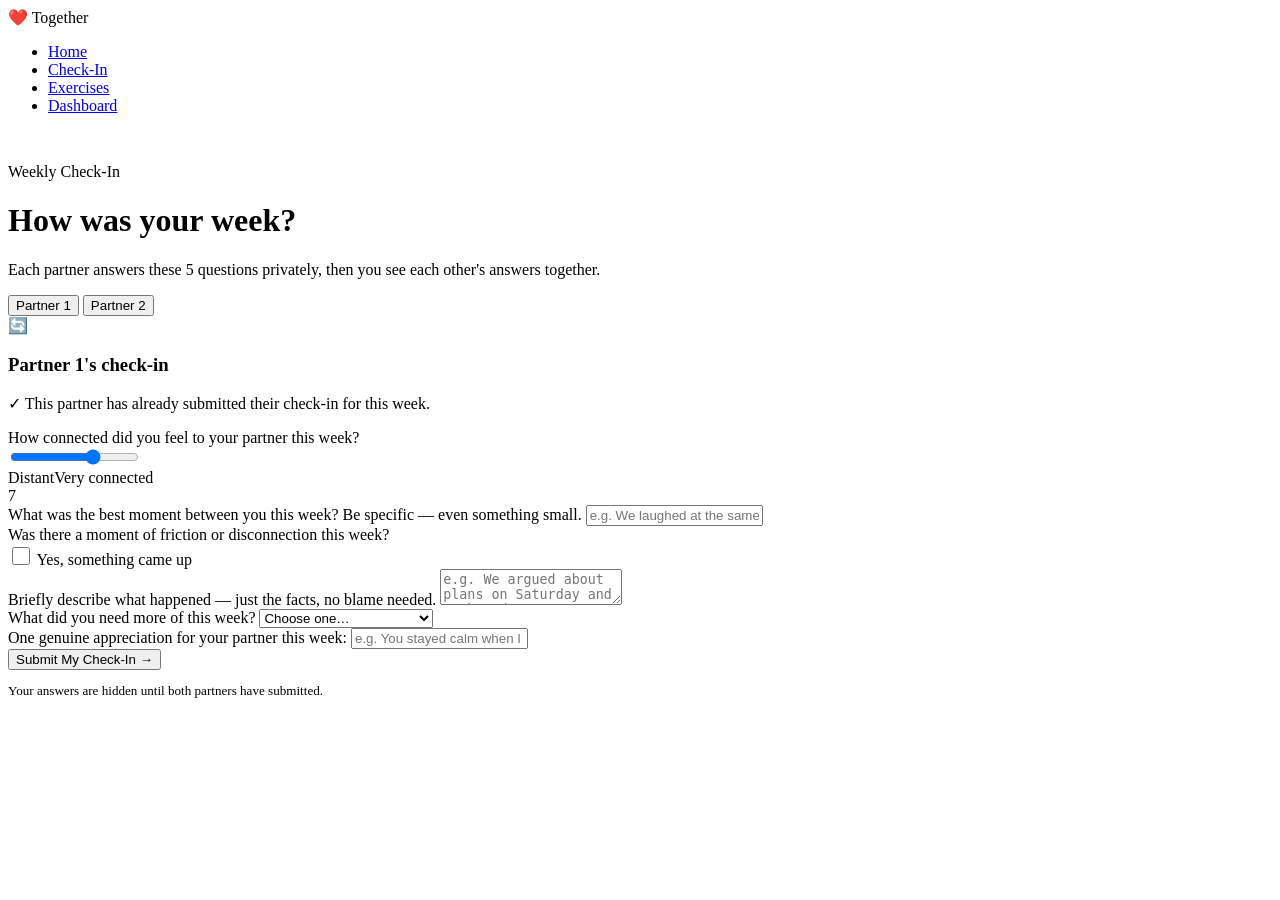
==== checkin.html @ 1c88df39 "Add files via upload" ====
<!DOCTYPE html>
<html lang="en">
<head>
  <meta charset="UTF-8">
  <meta name="viewport" content="width=device-width, initial-scale=1.0">
  <title>Weekly Check-In — Together</title>
  <link rel="preconnect" href="https://fonts.googleapis.com">
  <link href="https://fonts.googleapis.com/css2?family=Inter:wght@400;500;600;700&display=swap" rel="stylesheet">
  <link rel="stylesheet" href="css/styles.css">
</head>
<body class="page-wrap">

  <nav class="nav">
    <div class="nav__inner">
      <div class="nav__logo"><span>❤️</span> Together</div>
      <ul class="nav__links">
        <li><a href="index.html">Home</a></li>
        <li><a href="checkin.html" class="active">Check-In</a></li>
        <li><a href="exercises.html">Exercises</a></li>
        <li><a href="dashboard.html">Dashboard</a></li>
      </ul>
    </div>
  </nav>

  <main>
    <div class="container container--narrow" style="padding-top:2rem">

      <div id="checkin-wrap">

        <div class="text-center mb-3">
          <div class="hero__eyebrow" style="display:inline-block" id="checkin-week">Weekly Check-In</div>
          <h1 class="mt-2 mb-1">How was your week?</h1>
          <p>Each partner answers these 5 questions privately, then you see each other's answers together.</p>
        </div>

        <!-- Partner toggle -->
        <div class="flex justify-between items-center mb-3" style="flex-wrap:wrap; gap:.75rem">
          <div class="toggle-wrap">
            <button class="toggle-btn active" id="toggle-p1">Partner 1</button>
            <button class="toggle-btn" id="toggle-p2">Partner 2</button>
          </div>
          <span class="text-sm text-muted" id="partner-status"></span>
        </div>

        <!-- Switch banner -->
        <div id="switch-banner" class="coach-nudge mb-3 hidden">
          <div class="coach-nudge__icon">🔄</div>
          <div class="coach-nudge__body">
            <div class="coach-nudge__text" style="font-weight:500"></div>
          </div>
        </div>

        <h3 class="mb-3" id="current-partner-name">Partner 1's check-in</h3>

        <!-- Already submitted notice -->
        <div id="already-submitted" class="card card--success hidden" style="margin-bottom:1rem">
          <p class="text-success fw-600">✓ This partner has already submitted their check-in for this week.</p>
        </div>

        <!-- The form -->
        <div id="checkin-form">

          <!-- Q1: Connection score -->
          <div class="card mb-3">
            <div class="form-group">
              <label>How connected did you feel to your partner this week?</label>
              <div class="slider-wrap mt-2">
                <input type="range" id="connection-score" min="1" max="10" value="7">
                <div class="slider-labels"><span>Distant</span><span>Very connected</span></div>
                <div class="slider-value" id="score-display">7</div>
              </div>
            </div>
          </div>

          <!-- Q2: Best moment -->
          <div class="card mb-3">
            <div class="form-group">
              <label for="best-moment">What was the best moment between you this week?
                <span class="label-hint">Be specific — even something small.</span>
              </label>
              <input type="text" id="best-moment" placeholder="e.g. We laughed at the same dumb thing on TV">
            </div>
          </div>

          <!-- Q3: Conflict -->
          <div class="card mb-3">
            <div class="form-group">
              <label>Was there a moment of friction or disconnection this week?</label>
              <div class="flex items-center gap-2 mt-2">
                <input type="checkbox" id="conflict-toggle" style="width:18px;height:18px;accent-color:var(--color-primary);cursor:pointer">
                <label for="conflict-toggle" style="font-weight:400;cursor:pointer">Yes, something came up</label>
              </div>
            </div>
            <div id="conflict-detail-box" class="hidden mt-2">
              <div class="form-group">
                <label for="conflict-desc">Briefly describe what happened
                  <span class="label-hint">— just the facts, no blame needed.</span>
                </label>
                <textarea id="conflict-desc" rows="2" placeholder="e.g. We argued about plans on Saturday and I shut down."></textarea>
              </div>
            </div>
          </div>

          <!-- Q4: Need more -->
          <div class="card mb-3">
            <div class="form-group">
              <label for="need-more">What did you need more of this week?</label>
              <select id="need-more">
                <option value="">Choose one…</option>
                <option value="Quality time">Quality time together</option>
                <option value="Physical affection">Physical affection</option>
                <option value="Open communication">Open communication</option>
                <option value="Space and independence">Space and independence</option>
                <option value="Support and reassurance">Support and reassurance</option>
                <option value="Fun and lightness">Fun and lightness</option>
                <option value="Appreciation">Appreciation</option>
                <option value="Help with responsibilities">Help with responsibilities</option>
              </select>
            </div>
          </div>

          <!-- Q5: Appreciation -->
          <div class="card mb-4">
            <div class="form-group">
              <label for="appreciation">One genuine appreciation for your partner this week:</label>
              <input type="text" id="appreciation" placeholder="e.g. You stayed calm when I was stressed — that meant a lot.">
            </div>
          </div>

          <button class="btn btn--primary btn--lg btn--full" id="submit-partner">
            Submit My Check-In →
          </button>

          <p class="text-center text-muted mt-2" style="font-size:.82rem">
            Your answers are hidden until both partners have submitted.
          </p>

        </div>
        <!-- /checkin-form -->

      </div>
      <!-- /checkin-wrap -->

    </div>
  </main>

  <script type="module">
    import './js/app.js';
    import { initCheckin } from './js/checkin.js';
    initCheckin();
  </script>

</body>
</html>
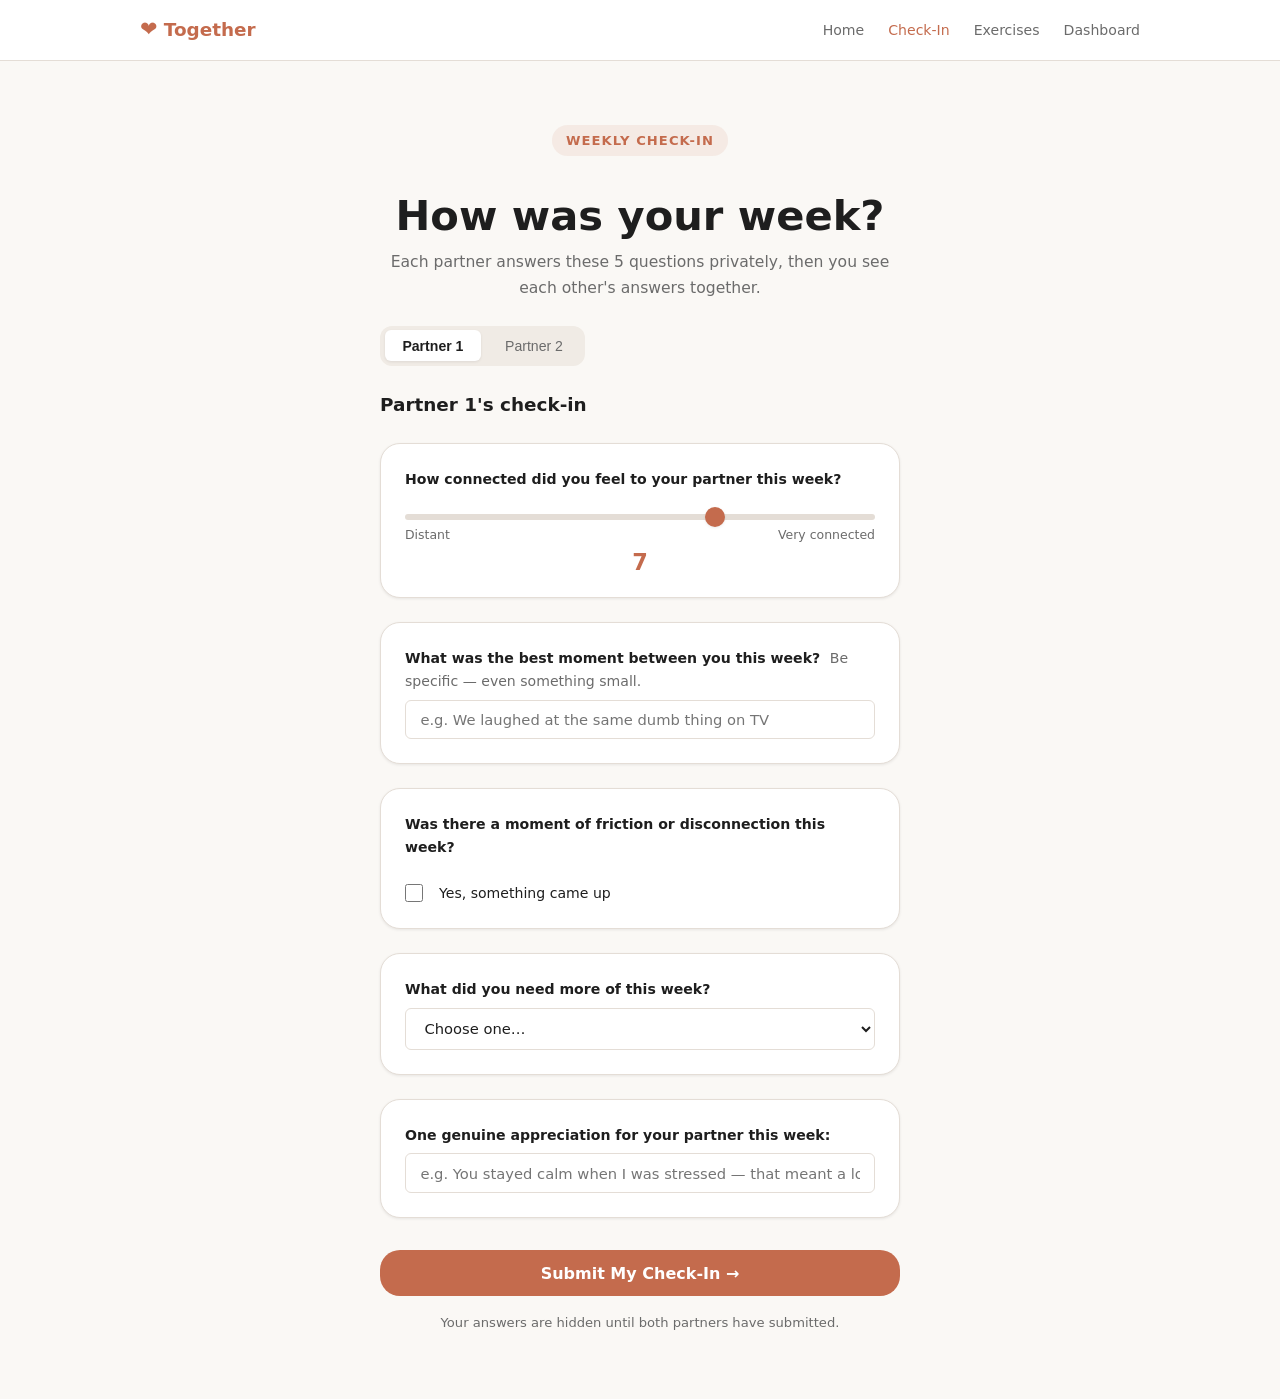
==== commit 210bc296: "Add files via upload" ====
--- a/checkin.html
+++ b/checkin.html
@@ -6,7 +6,7 @@
   <title>Weekly Check-In — Together</title>
   <link rel="preconnect" href="https://fonts.googleapis.com">
   <link href="https://fonts.googleapis.com/css2?family=Inter:wght@400;500;600;700&display=swap" rel="stylesheet">
-  <link rel="stylesheet" href="css/styles.css">
+  <link rel="stylesheet" href="styles.css">
 </head>
 <body class="page-wrap">
 
@@ -145,8 +145,8 @@
   </main>
 
   <script type="module">
-    import './js/app.js';
-    import { initCheckin } from './js/checkin.js';
+    import './app.js';
+    import { initCheckin } from './checkin.js';
     initCheckin();
   </script>
 
--- a/styles.css
+++ b/styles.css
@@ -0,0 +1,781 @@
+/* ─── Design Tokens ──────────────────────────────────────────────────── */
+:root {
+  --color-bg:         #faf8f5;
+  --color-surface:    #ffffff;
+  --color-primary:    #c46b4d;   /* terracotta */
+  --color-primary-dk: #a85539;
+  --color-secondary:  #7a9e8e;   /* sage */
+  --color-text:       #1e1e1e;
+  --color-muted:      #6b6b6b;
+  --color-border:     #e4ddd6;
+  --color-success:    #4c9e6b;
+  --color-warning:    #d4a017;
+  --color-chip-bg:    #f0ebe5;
+
+  --radius-sm:  6px;
+  --radius-md:  12px;
+  --radius-lg:  20px;
+  --radius-xl:  28px;
+
+  --shadow-sm: 0 1px 3px rgba(0,0,0,.08);
+  --shadow-md: 0 4px 16px rgba(0,0,0,.10);
+  --shadow-lg: 0 8px 32px rgba(0,0,0,.12);
+
+  --font-sans: 'Inter', system-ui, -apple-system, sans-serif;
+  --font-serif: 'Georgia', 'Times New Roman', serif;
+
+  --transition: 180ms ease;
+}
+
+/* ─── Reset & Base ───────────────────────────────────────────────────── */
+*, *::before, *::after { box-sizing: border-box; margin: 0; padding: 0; }
+
+html { font-size: 16px; scroll-behavior: smooth; }
+
+body {
+  font-family: var(--font-sans);
+  background: var(--color-bg);
+  color: var(--color-text);
+  line-height: 1.6;
+  min-height: 100vh;
+}
+
+a { color: var(--color-primary); text-decoration: none; }
+a:hover { text-decoration: underline; }
+
+img { max-width: 100%; display: block; }
+
+/* ─── Typography ─────────────────────────────────────────────────────── */
+h1 { font-size: clamp(1.8rem, 4vw, 2.6rem); font-weight: 700; line-height: 1.2; }
+h2 { font-size: clamp(1.3rem, 3vw, 1.8rem); font-weight: 600; line-height: 1.3; }
+h3 { font-size: 1.15rem; font-weight: 600; }
+h4 { font-size: 1rem; font-weight: 600; }
+p  { font-size: .975rem; color: var(--color-muted); line-height: 1.7; }
+
+.serif { font-family: var(--font-serif); }
+.text-sm  { font-size: .85rem; }
+.text-xs  { font-size: .78rem; }
+.text-lg  { font-size: 1.1rem; }
+.text-muted { color: var(--color-muted); }
+.text-center { text-align: center; }
+.text-primary { color: var(--color-primary); }
+.text-success { color: var(--color-success); }
+.fw-600 { font-weight: 600; }
+
+/* ─── Layout ─────────────────────────────────────────────────────────── */
+.container {
+  max-width: 780px;
+  margin: 0 auto;
+  padding: 0 1.25rem;
+}
+.container--narrow { max-width: 560px; }
+.container--wide   { max-width: 1040px; }
+
+.page-wrap {
+  min-height: 100vh;
+  display: flex;
+  flex-direction: column;
+}
+
+main { flex: 1; padding: 2rem 0 4rem; }
+
+/* ─── Nav ─────────────────────────────────────────────────────────────── */
+.nav {
+  background: var(--color-surface);
+  border-bottom: 1px solid var(--color-border);
+  position: sticky; top: 0; z-index: 100;
+}
+.nav__inner {
+  display: flex;
+  align-items: center;
+  justify-content: space-between;
+  height: 60px;
+  padding: 0 1.25rem;
+  max-width: 1040px;
+  margin: 0 auto;
+}
+.nav__logo {
+  font-weight: 700;
+  font-size: 1.15rem;
+  color: var(--color-primary);
+  display: flex;
+  align-items: center;
+  gap: .4rem;
+}
+.nav__logo span { font-size: 1.3rem; }
+.nav__links {
+  display: flex;
+  gap: 1.5rem;
+  list-style: none;
+}
+.nav__links a {
+  font-size: .88rem;
+  font-weight: 500;
+  color: var(--color-muted);
+  transition: color var(--transition);
+}
+.nav__links a:hover,
+.nav__links a.active { color: var(--color-primary); text-decoration: none; }
+
+/* ─── Buttons ─────────────────────────────────────────────────────────── */
+.btn {
+  display: inline-flex;
+  align-items: center;
+  justify-content: center;
+  gap: .45rem;
+  padding: .7rem 1.5rem;
+  border-radius: var(--radius-md);
+  font-size: .92rem;
+  font-weight: 600;
+  font-family: inherit;
+  cursor: pointer;
+  border: none;
+  transition: all var(--transition);
+  text-decoration: none;
+  white-space: nowrap;
+}
+.btn--primary {
+  background: var(--color-primary);
+  color: #fff;
+}
+.btn--primary:hover {
+  background: var(--color-primary-dk);
+  color: #fff;
+  text-decoration: none;
+  transform: translateY(-1px);
+  box-shadow: var(--shadow-md);
+}
+.btn--secondary {
+  background: var(--color-chip-bg);
+  color: var(--color-text);
+  border: 1px solid var(--color-border);
+}
+.btn--secondary:hover {
+  background: var(--color-border);
+  text-decoration: none;
+}
+.btn--ghost {
+  background: transparent;
+  color: var(--color-muted);
+  border: 1px solid var(--color-border);
+}
+.btn--ghost:hover { background: var(--color-chip-bg); text-decoration: none; }
+.btn--success {
+  background: var(--color-success);
+  color: #fff;
+}
+.btn--success:hover { filter: brightness(.93); text-decoration: none; }
+.btn--lg { padding: .85rem 2rem; font-size: 1rem; border-radius: var(--radius-lg); }
+.btn--sm { padding: .4rem .9rem; font-size: .82rem; border-radius: var(--radius-sm); }
+.btn--full { width: 100%; }
+.btn:disabled { opacity: .45; cursor: not-allowed; pointer-events: none; }
+
+/* ─── Cards ──────────────────────────────────────────────────────────── */
+.card {
+  background: var(--color-surface);
+  border: 1px solid var(--color-border);
+  border-radius: var(--radius-lg);
+  padding: 1.5rem;
+  box-shadow: var(--shadow-sm);
+}
+.card--elevated { box-shadow: var(--shadow-md); }
+.card--accent { border-top: 3px solid var(--color-primary); }
+.card--success { border-left: 4px solid var(--color-success); }
+
+/* ─── Forms ──────────────────────────────────────────────────────────── */
+.form-group { display: flex; flex-direction: column; gap: .45rem; }
+.form-group + .form-group { margin-top: 1.1rem; }
+
+label {
+  font-size: .88rem;
+  font-weight: 600;
+  color: var(--color-text);
+}
+label .label-hint {
+  font-weight: 400;
+  color: var(--color-muted);
+  margin-left: .3rem;
+}
+
+input[type="text"],
+input[type="email"],
+textarea,
+select {
+  width: 100%;
+  padding: .65rem .9rem;
+  border: 1.5px solid var(--color-border);
+  border-radius: var(--radius-sm);
+  font-size: .92rem;
+  font-family: inherit;
+  background: var(--color-surface);
+  color: var(--color-text);
+  transition: border-color var(--transition), box-shadow var(--transition);
+}
+input[type="text"]:focus,
+input[type="email"]:focus,
+textarea:focus,
+select:focus {
+  outline: none;
+  border-color: var(--color-primary);
+  box-shadow: 0 0 0 3px rgba(196,107,77,.15);
+}
+textarea { resize: vertical; min-height: 90px; }
+select { cursor: pointer; }
+
+.input-pair {
+  display: grid;
+  grid-template-columns: 1fr 1fr;
+  gap: 1rem;
+}
+
+/* Range slider */
+.slider-wrap { display: flex; flex-direction: column; gap: .35rem; }
+.slider-labels {
+  display: flex;
+  justify-content: space-between;
+  font-size: .78rem;
+  color: var(--color-muted);
+}
+input[type="range"] {
+  width: 100%;
+  height: 6px;
+  appearance: none;
+  background: var(--color-border);
+  border-radius: 99px;
+  cursor: pointer;
+}
+input[type="range"]::-webkit-slider-thumb {
+  appearance: none;
+  width: 20px; height: 20px;
+  border-radius: 50%;
+  background: var(--color-primary);
+  box-shadow: var(--shadow-sm);
+  transition: transform var(--transition);
+}
+input[type="range"]::-webkit-slider-thumb:hover { transform: scale(1.15); }
+.slider-value {
+  text-align: center;
+  font-size: 1.4rem;
+  font-weight: 700;
+  color: var(--color-primary);
+  line-height: 1;
+}
+
+/* Checkbox & Toggle */
+.checkbox-group { display: flex; align-items: flex-start; gap: .6rem; }
+.checkbox-group input[type="checkbox"] {
+  width: 18px; height: 18px;
+  margin-top: .15rem;
+  accent-color: var(--color-primary);
+  cursor: pointer;
+  flex-shrink: 0;
+}
+
+.toggle-wrap {
+  display: flex;
+  gap: .4rem;
+  padding: .3rem;
+  background: var(--color-chip-bg);
+  border-radius: var(--radius-md);
+  width: fit-content;
+}
+.toggle-btn {
+  padding: .45rem 1.1rem;
+  border-radius: var(--radius-sm);
+  border: none;
+  background: transparent;
+  font-size: .88rem;
+  font-weight: 500;
+  cursor: pointer;
+  color: var(--color-muted);
+  transition: all var(--transition);
+}
+.toggle-btn.active {
+  background: var(--color-surface);
+  color: var(--color-text);
+  box-shadow: var(--shadow-sm);
+  font-weight: 600;
+}
+
+/* Chip multi-select */
+.chip-grid {
+  display: flex;
+  flex-wrap: wrap;
+  gap: .5rem;
+}
+.chip {
+  padding: .4rem .9rem;
+  border-radius: 99px;
+  border: 1.5px solid var(--color-border);
+  background: var(--color-surface);
+  font-size: .83rem;
+  font-weight: 500;
+  cursor: pointer;
+  transition: all var(--transition);
+  user-select: none;
+}
+.chip:hover { border-color: var(--color-primary); color: var(--color-primary); }
+.chip.selected {
+  border-color: var(--color-primary);
+  background: rgba(196,107,77,.1);
+  color: var(--color-primary);
+  font-weight: 600;
+}
+
+/* ─── Progress Bar ───────────────────────────────────────────────────── */
+.progress-wrap {
+  display: flex;
+  align-items: center;
+  gap: .75rem;
+  margin-bottom: 2rem;
+}
+.progress-bar {
+  flex: 1;
+  height: 6px;
+  background: var(--color-border);
+  border-radius: 99px;
+  overflow: hidden;
+}
+.progress-bar__fill {
+  height: 100%;
+  background: var(--color-primary);
+  border-radius: 99px;
+  transition: width .4s ease;
+}
+.progress-step { font-size: .82rem; color: var(--color-muted); white-space: nowrap; }
+
+/* ─── Stat / Score Cards ─────────────────────────────────────────────── */
+.stat-grid {
+  display: grid;
+  grid-template-columns: repeat(auto-fit, minmax(140px, 1fr));
+  gap: 1rem;
+}
+.stat-card {
+  background: var(--color-surface);
+  border: 1px solid var(--color-border);
+  border-radius: var(--radius-md);
+  padding: 1.1rem 1rem;
+  text-align: center;
+}
+.stat-card__number {
+  font-size: 2rem;
+  font-weight: 700;
+  color: var(--color-primary);
+  line-height: 1;
+}
+.stat-card__label {
+  font-size: .78rem;
+  color: var(--color-muted);
+  margin-top: .3rem;
+}
+
+/* ─── Badge / Milestone ──────────────────────────────────────────────── */
+.badge {
+  display: inline-flex;
+  align-items: center;
+  gap: .3rem;
+  padding: .25rem .65rem;
+  border-radius: 99px;
+  font-size: .78rem;
+  font-weight: 600;
+}
+.badge--primary { background: rgba(196,107,77,.12); color: var(--color-primary); }
+.badge--success { background: rgba(76,158,107,.12); color: var(--color-success); }
+.badge--muted   { background: var(--color-chip-bg); color: var(--color-muted); }
+
+.milestone-grid {
+  display: flex;
+  flex-wrap: wrap;
+  gap: .65rem;
+}
+.milestone {
+  display: flex;
+  align-items: center;
+  gap: .5rem;
+  padding: .55rem 1rem;
+  border-radius: var(--radius-md);
+  border: 1.5px solid var(--color-border);
+  background: var(--color-surface);
+  font-size: .84rem;
+  font-weight: 500;
+  color: var(--color-muted);
+  transition: all var(--transition);
+}
+.milestone.earned {
+  border-color: var(--color-primary);
+  background: rgba(196,107,77,.07);
+  color: var(--color-text);
+}
+.milestone__icon { font-size: 1.1rem; }
+
+/* ─── Alert / Coach Nudge ────────────────────────────────────────────── */
+.coach-nudge {
+  display: flex;
+  gap: .85rem;
+  padding: 1rem 1.2rem;
+  border-radius: var(--radius-md);
+  background: rgba(196,107,77,.08);
+  border: 1.5px solid rgba(196,107,77,.25);
+}
+.coach-nudge__icon { font-size: 1.4rem; flex-shrink: 0; }
+.coach-nudge__body { flex: 1; }
+.coach-nudge__title { font-size: .9rem; font-weight: 600; color: var(--color-primary); margin-bottom: .2rem; }
+.coach-nudge__text  { font-size: .85rem; color: var(--color-muted); }
+
+/* ─── Exercise Card ──────────────────────────────────────────────────── */
+.exercise-card {
+  background: var(--color-surface);
+  border: 1.5px solid var(--color-border);
+  border-radius: var(--radius-lg);
+  padding: 1.25rem;
+  cursor: pointer;
+  transition: all var(--transition);
+  position: relative;
+}
+.exercise-card:hover {
+  border-color: var(--color-primary);
+  box-shadow: var(--shadow-md);
+  transform: translateY(-2px);
+}
+.exercise-card.completed { border-color: var(--color-success); }
+.exercise-card.completed::after {
+  content: '✓';
+  position: absolute;
+  top: .75rem; right: .75rem;
+  width: 24px; height: 24px;
+  border-radius: 50%;
+  background: var(--color-success);
+  color: #fff;
+  font-size: .75rem;
+  font-weight: 700;
+  display: flex;
+  align-items: center;
+  justify-content: center;
+}
+.exercise-card__meta {
+  display: flex;
+  align-items: center;
+  gap: .5rem;
+  margin-bottom: .55rem;
+  flex-wrap: wrap;
+}
+.exercise-card__title { font-size: 1rem; font-weight: 600; margin-bottom: .3rem; }
+.exercise-card__desc  { font-size: .85rem; color: var(--color-muted); }
+
+/* Exercise Modal */
+.modal-overlay {
+  position: fixed; inset: 0;
+  background: rgba(0,0,0,.45);
+  z-index: 500;
+  display: flex;
+  align-items: flex-end;
+  justify-content: center;
+  padding: 0 0 0 0;
+  opacity: 0;
+  pointer-events: none;
+  transition: opacity .25s ease;
+}
+.modal-overlay.open { opacity: 1; pointer-events: all; }
+.modal {
+  background: var(--color-surface);
+  border-radius: var(--radius-xl) var(--radius-xl) 0 0;
+  padding: 2rem 1.5rem 2.5rem;
+  max-width: 600px;
+  width: 100%;
+  max-height: 88vh;
+  overflow-y: auto;
+  transform: translateY(100%);
+  transition: transform .3s ease;
+}
+.modal-overlay.open .modal { transform: translateY(0); }
+.modal__handle {
+  width: 40px; height: 5px;
+  background: var(--color-border);
+  border-radius: 99px;
+  margin: 0 auto 1.5rem;
+}
+.modal__close {
+  position: sticky; top: 0;
+  float: right;
+  background: var(--color-chip-bg);
+  border: none;
+  border-radius: 50%;
+  width: 32px; height: 32px;
+  font-size: 1rem;
+  cursor: pointer;
+  display: flex; align-items: center; justify-content: center;
+  color: var(--color-muted);
+  z-index: 10;
+}
+.step-list { list-style: none; display: flex; flex-direction: column; gap: .75rem; margin: 1rem 0; }
+.step-list li {
+  display: flex;
+  gap: .75rem;
+  font-size: .92rem;
+  color: var(--color-text);
+}
+.step-num {
+  flex-shrink: 0;
+  width: 24px; height: 24px;
+  border-radius: 50%;
+  background: var(--color-primary);
+  color: #fff;
+  font-size: .75rem;
+  font-weight: 700;
+  display: flex; align-items: center; justify-content: center;
+  margin-top: .15rem;
+}
+.reflection-box {
+  background: var(--color-chip-bg);
+  border-radius: var(--radius-md);
+  padding: 1rem;
+  margin-top: 1.2rem;
+  font-size: .88rem;
+  color: var(--color-muted);
+  font-style: italic;
+  border-left: 3px solid var(--color-primary);
+}
+
+/* ─── Filter tabs ─────────────────────────────────────────────────────── */
+.filter-tabs {
+  display: flex;
+  gap: .4rem;
+  overflow-x: auto;
+  padding-bottom: .25rem;
+  scrollbar-width: none;
+}
+.filter-tabs::-webkit-scrollbar { display: none; }
+.filter-tab {
+  padding: .4rem 1rem;
+  border-radius: 99px;
+  border: 1.5px solid var(--color-border);
+  background: var(--color-surface);
+  font-size: .83rem;
+  font-weight: 500;
+  cursor: pointer;
+  white-space: nowrap;
+  color: var(--color-muted);
+  transition: all var(--transition);
+}
+.filter-tab.active {
+  background: var(--color-primary);
+  border-color: var(--color-primary);
+  color: #fff;
+}
+
+/* ─── Chart (CSS-only bars) ──────────────────────────────────────────── */
+.chart-wrap { margin: 1.2rem 0; }
+.chart-row {
+  display: flex;
+  align-items: center;
+  gap: .75rem;
+  margin-bottom: .6rem;
+}
+.chart-label { font-size: .8rem; color: var(--color-muted); width: 90px; flex-shrink: 0; text-align: right; }
+.chart-bar-bg {
+  flex: 1;
+  height: 10px;
+  background: var(--color-chip-bg);
+  border-radius: 99px;
+  overflow: hidden;
+}
+.chart-bar-fill {
+  height: 100%;
+  background: var(--color-primary);
+  border-radius: 99px;
+  transition: width .6s ease;
+}
+.chart-bar-fill--secondary { background: var(--color-secondary); }
+.chart-val { font-size: .8rem; font-weight: 600; color: var(--color-primary); width: 24px; }
+
+/* ─── Divider ─────────────────────────────────────────────────────────── */
+.divider {
+  border: none;
+  border-top: 1px solid var(--color-border);
+  margin: 1.5rem 0;
+}
+
+/* ─── Section headers ─────────────────────────────────────────────────── */
+.section-header {
+  display: flex;
+  align-items: baseline;
+  justify-content: space-between;
+  margin-bottom: 1rem;
+}
+.section-header h2,
+.section-header h3 { margin: 0; }
+
+/* ─── Hero (landing) ──────────────────────────────────────────────────── */
+.hero {
+  padding: 5rem 1.25rem 4rem;
+  text-align: center;
+}
+.hero__eyebrow {
+  display: inline-block;
+  font-size: .82rem;
+  font-weight: 600;
+  text-transform: uppercase;
+  letter-spacing: .08em;
+  color: var(--color-primary);
+  background: rgba(196,107,77,.1);
+  padding: .3rem .85rem;
+  border-radius: 99px;
+  margin-bottom: 1.2rem;
+}
+.hero h1 { max-width: 620px; margin: 0 auto .75rem; }
+.hero p   { max-width: 480px; margin: 0 auto 2rem; font-size: 1.05rem; }
+.hero__cta { display: flex; gap: .75rem; justify-content: center; flex-wrap: wrap; }
+
+.features {
+  display: grid;
+  grid-template-columns: repeat(auto-fit, minmax(200px, 1fr));
+  gap: 1rem;
+  padding: 1rem 0 3rem;
+}
+.feature-card {
+  padding: 1.5rem 1.25rem;
+  border-radius: var(--radius-lg);
+  background: var(--color-surface);
+  border: 1px solid var(--color-border);
+  text-align: center;
+}
+.feature-card__icon { font-size: 2rem; margin-bottom: .75rem; }
+.feature-card h3    { margin-bottom: .35rem; font-size: .95rem; }
+.feature-card p     { font-size: .83rem; }
+
+/* ─── Partner cards (onboarding) ─────────────────────────────────────── */
+.partner-grid {
+  display: grid;
+  grid-template-columns: 1fr 1fr;
+  gap: 1rem;
+}
+.partner-card {
+  background: var(--color-surface);
+  border: 2px solid var(--color-border);
+  border-radius: var(--radius-lg);
+  padding: 1.5rem;
+  transition: border-color var(--transition);
+}
+.partner-card.filled { border-color: var(--color-primary); }
+.partner-card__label {
+  font-size: .78rem;
+  font-weight: 600;
+  text-transform: uppercase;
+  letter-spacing: .07em;
+  color: var(--color-muted);
+  margin-bottom: .75rem;
+}
+.avatar-picker {
+  display: flex;
+  gap: .4rem;
+  flex-wrap: wrap;
+  margin-bottom: .75rem;
+}
+.avatar-btn {
+  width: 38px; height: 38px;
+  border-radius: 50%;
+  border: 2px solid transparent;
+  background: var(--color-chip-bg);
+  font-size: 1.1rem;
+  cursor: pointer;
+  display: flex; align-items: center; justify-content: center;
+  transition: all var(--transition);
+}
+.avatar-btn:hover { border-color: var(--color-primary); }
+.avatar-btn.selected { border-color: var(--color-primary); background: rgba(196,107,77,.12); }
+
+/* ─── Conflict feeling chips ──────────────────────────────────────────── */
+.feeling-chips .chip { font-size: .8rem; padding: .35rem .8rem; }
+
+/* ─── Reflection side-by-side ─────────────────────────────────────────── */
+.compare-grid {
+  display: grid;
+  grid-template-columns: 1fr 1fr;
+  gap: 1rem;
+}
+.compare-col {
+  background: var(--color-chip-bg);
+  border-radius: var(--radius-md);
+  padding: 1rem;
+}
+.compare-col__name {
+  font-size: .78rem;
+  font-weight: 700;
+  text-transform: uppercase;
+  letter-spacing: .07em;
+  color: var(--color-muted);
+  margin-bottom: .6rem;
+}
+.compare-col p { font-size: .88rem; color: var(--color-text); }
+
+/* ─── Goal area checkboxes ───────────────────────────────────────────── */
+.goal-area-grid {
+  display: grid;
+  grid-template-columns: repeat(auto-fill, minmax(160px, 1fr));
+  gap: .65rem;
+}
+.goal-area-card {
+  padding: .85rem 1rem;
+  border-radius: var(--radius-md);
+  border: 1.5px solid var(--color-border);
+  background: var(--color-surface);
+  cursor: pointer;
+  user-select: none;
+  transition: all var(--transition);
+  display: flex;
+  align-items: center;
+  gap: .6rem;
+  font-size: .9rem;
+  font-weight: 500;
+}
+.goal-area-card:hover { border-color: var(--color-primary); }
+.goal-area-card.selected {
+  border-color: var(--color-primary);
+  background: rgba(196,107,77,.08);
+  color: var(--color-primary);
+  font-weight: 600;
+}
+.goal-area-card__icon { font-size: 1.2rem; }
+
+/* ─── Empty state ────────────────────────────────────────────────────── */
+.empty-state {
+  text-align: center;
+  padding: 3rem 1rem;
+}
+.empty-state__icon { font-size: 2.5rem; margin-bottom: .75rem; }
+.empty-state p { max-width: 320px; margin: 0 auto 1.25rem; }
+
+/* ─── Success screen ─────────────────────────────────────────────────── */
+.success-screen {
+  text-align: center;
+  padding: 2.5rem 1rem;
+}
+.success-screen__icon { font-size: 3rem; margin-bottom: .75rem; }
+
+/* ─── Utility ────────────────────────────────────────────────────────── */
+.mt-1 { margin-top: .5rem; }
+.mt-2 { margin-top: 1rem; }
+.mt-3 { margin-top: 1.5rem; }
+.mt-4 { margin-top: 2rem; }
+.mb-1 { margin-bottom: .5rem; }
+.mb-2 { margin-bottom: 1rem; }
+.mb-3 { margin-bottom: 1.5rem; }
+.mb-4 { margin-bottom: 2rem; }
+.gap-1 { gap: .5rem; }
+.gap-2 { gap: 1rem; }
+.flex   { display: flex; }
+.flex-col { flex-direction: column; }
+.items-center { align-items: center; }
+.justify-between { justify-content: space-between; }
+.hidden { display: none !important; }
+.grid-2 { display: grid; grid-template-columns: 1fr 1fr; gap: 1rem; }
+
+/* ─── Responsive ─────────────────────────────────────────────────────── */
+@media (max-width: 600px) {
+  .partner-grid  { grid-template-columns: 1fr; }
+  .compare-grid  { grid-template-columns: 1fr; }
+  .input-pair    { grid-template-columns: 1fr; }
+  .hero          { padding: 3rem 1.25rem 2.5rem; }
+  .nav__links    { display: none; }
+  .grid-2        { grid-template-columns: 1fr; }
+}
